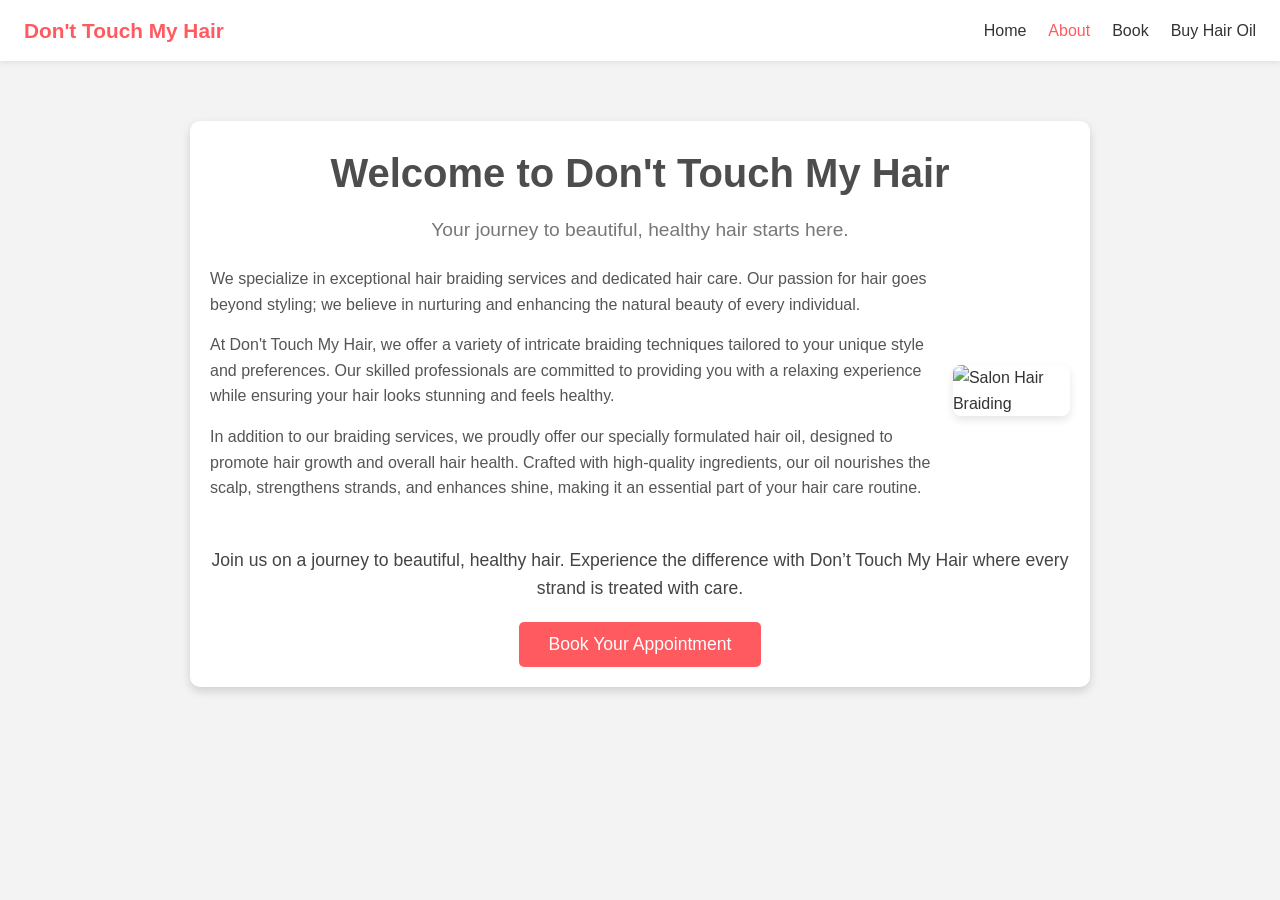
==== about.html @ 0590985a "Add files via upload" ====
<!DOCTYPE html>
<html lang="en">
<head>
    <meta charset="UTF-8">
    <meta name="viewport" content="width=device-width, initial-scale=1.0">
    <title>About Us | Don't Touch My Hair</title>
    <link rel="stylesheet" href="../nav.css">
    <link rel="stylesheet" href="styles.css">
</head>
<body>
    <nav class="site-nav">
        <div class="nav-brand"><a href="../index.html">Don't Touch My Hair</a></div>
        <ul class="nav-links">
            <li><a href="../index.html">Home</a></li>
            <li><a href="about.html" class="active">About</a></li>
            <li><a href="../Book/booking.html">Book</a></li>
            <li><a href="../Book/buy.html">Buy Hair Oil</a></li>
        </ul>
    </nav>

    <div class="about-container">
        <header>
            <h1>Welcome to Don't Touch My Hair</h1>
            <p>Your journey to beautiful, healthy hair starts here.</p>
        </header>

        <section class="about-content">
            <div class="about-text">
                <p>We specialize in exceptional hair braiding services and dedicated hair care. Our passion for hair goes beyond styling; we believe in nurturing and enhancing the natural beauty of every individual.</p>
                <p>At Don't Touch My Hair, we offer a variety of intricate braiding techniques tailored to your unique style and preferences. Our skilled professionals are committed to providing you with a relaxing experience while ensuring your hair looks stunning and feels healthy.</p>
                <p>In addition to our braiding services, we proudly offer our specially formulated hair oil, designed to promote hair growth and overall hair health. Crafted with high-quality ingredients, our oil nourishes the scalp, strengthens strands, and enhances shine, making it an essential part of your hair care routine.</p>
            </div>
            <img src="../Image/Logo .jpg" alt="Salon Hair Braiding" class="about-image">

        </section>

        <section class="cta-section">
            <p>Join us on a journey to beautiful, healthy hair. Experience the difference with Don’t Touch My Hair where every strand is treated with care.</p>
            <button class="cta-button" onclick="location.href='../Book/booking.html'">Book Your Appointment</button>
        </section>
    </div>
</body>
</html>
---- nav.css ----
/* Shared site navigation — used on every page */
.site-nav {
    display: flex;
    align-items: center;
    justify-content: space-between;
    flex-wrap: wrap;
    gap: 12px;
    background-color: #fff;
    padding: 14px 24px;
    box-shadow: 0 2px 6px rgba(0, 0, 0, 0.08);
    position: sticky;
    top: 0;
    z-index: 100;
}

.site-nav .nav-brand a {
    font-size: 1.3em;
    font-weight: bold;
    color: #ff5a5f;
    text-decoration: none;
}

.site-nav .nav-links {
    list-style: none;
    display: flex;
    gap: 22px;
    margin: 0;
    padding: 0;
    flex-wrap: wrap;
}

.site-nav .nav-links a {
    text-decoration: none;
    color: #333;
    font-weight: 500;
    transition: color 0.2s ease;
}

.site-nav .nav-links a:hover,
.site-nav .nav-links a.active {
    color: #ff5a5f;
}

@media (max-width: 600px) {
    .site-nav {
        flex-direction: column;
        align-items: flex-start;
    }
}
---- styles.css ----
/* Reset some default styling */
* {
    margin: 0;
    padding: 0;
    box-sizing: border-box;
}

body {
    font-family: Arial, sans-serif;
    color: #333;
    background-color: #f3f3f3;
    line-height: 1.6;
}

.about-container {
    max-width: 900px;
    margin: 60px auto;
    padding: 20px;
    background-color: #fff;
    border-radius: 10px;
    box-shadow: 0 4px 10px rgba(0, 0, 0, 0.15);
}

header {
    text-align: center;
    margin-bottom: 20px;
}

header h1 {
    font-size: 2.5em;
    color: #4d4d4d;
    margin-bottom: 10px;
}

header p {
    font-size: 1.2em;
    color: #777;
}

.about-content {
    display: flex;
    align-items: center;
    gap: 20px;
}

.about-text p {
    margin-bottom: 15px;
    color: #555;
}

.about-image {
    width: 40%;
    border-radius: 8px;
    box-shadow: 0 4px 8px rgba(0, 0, 0, 0.1);
}

.cta-section {
    text-align: center;
    margin-top: 30px;
}

.cta-section p {
    font-size: 1.1em;
    color: #444;
    margin-bottom: 20px;
}

.cta-button {
    padding: 12px 30px;
    font-size: 1.1em;
    color: #fff;
    background-color: #ff5a5f;
    border: none;
    border-radius: 5px;
    cursor: pointer;
    transition: background-color 0.3s ease;
}

.cta-button:hover {
    background-color: #e04a4d;
}

/* Media Query for Responsiveness */
@media (max-width: 768px) {
    .about-content {
        flex-direction: column;
    }

    .about-image {
        width: 100%;
    }

    header h1 {
        font-size: 2em;
    }
}
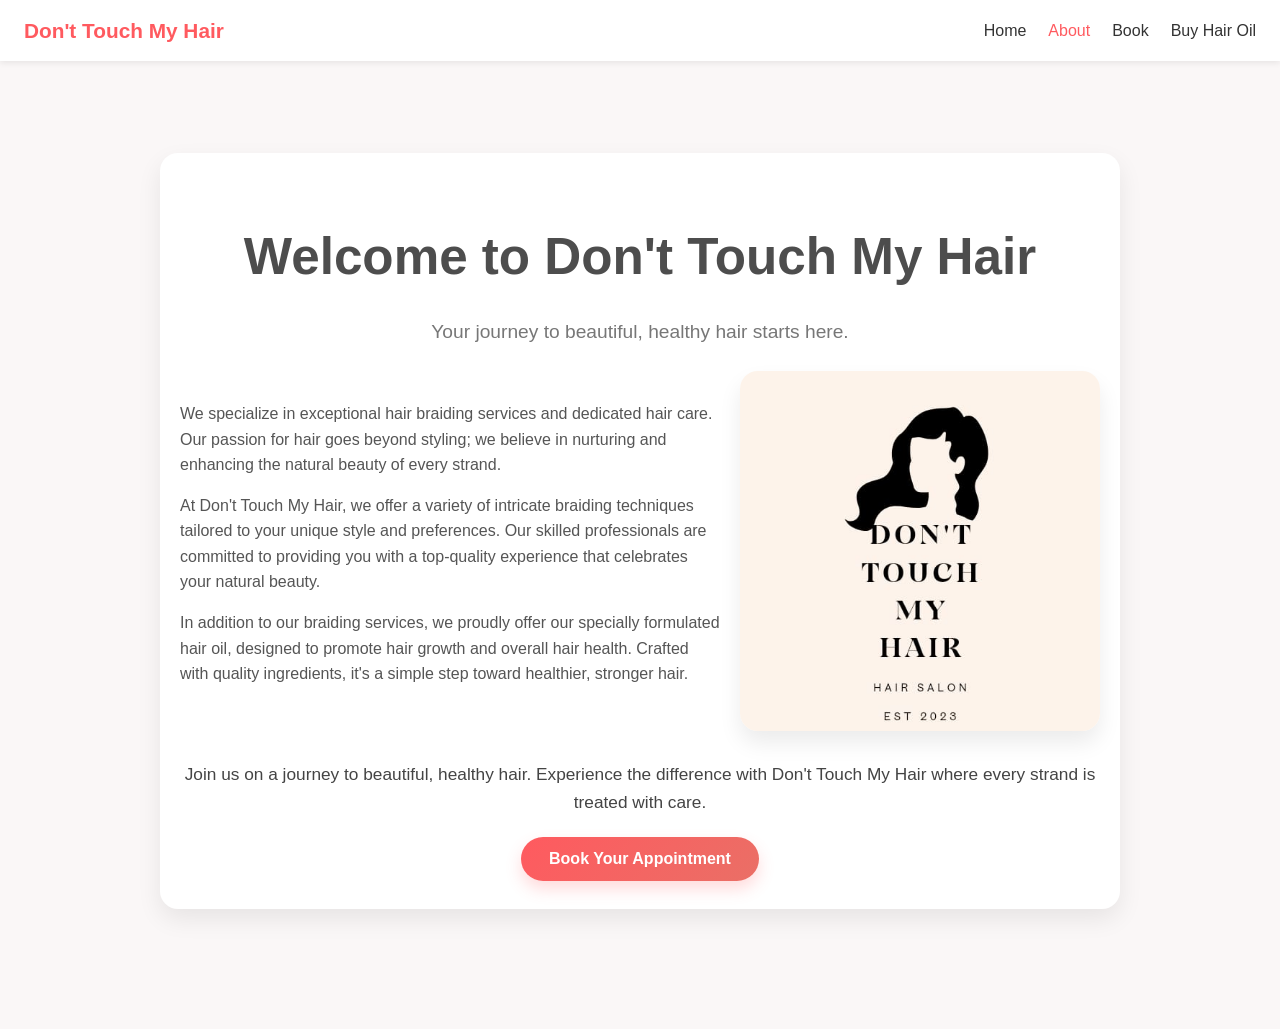
==== commit 1fc61a5a: "Clean up the website structure, fix broken GitHub Pages links, and organize the site for root deploy" ====
--- a/about.html
+++ b/about.html
@@ -1,43 +1,44 @@
-<!DOCTYPE html>
-<html lang="en">
-<head>
-    <meta charset="UTF-8">
-    <meta name="viewport" content="width=device-width, initial-scale=1.0">
-    <title>About Us | Don't Touch My Hair</title>
-    <link rel="stylesheet" href="../nav.css">
-    <link rel="stylesheet" href="styles.css">
-</head>
-<body>
-    <nav class="site-nav">
-        <div class="nav-brand"><a href="../index.html">Don't Touch My Hair</a></div>
-        <ul class="nav-links">
-            <li><a href="../index.html">Home</a></li>
-            <li><a href="about.html" class="active">About</a></li>
-            <li><a href="../Book/booking.html">Book</a></li>
-            <li><a href="../Book/buy.html">Buy Hair Oil</a></li>
-        </ul>
-    </nav>
-
-    <div class="about-container">
-        <header>
-            <h1>Welcome to Don't Touch My Hair</h1>
-            <p>Your journey to beautiful, healthy hair starts here.</p>
-        </header>
-
-        <section class="about-content">
-            <div class="about-text">
-                <p>We specialize in exceptional hair braiding services and dedicated hair care. Our passion for hair goes beyond styling; we believe in nurturing and enhancing the natural beauty of every individual.</p>
-                <p>At Don't Touch My Hair, we offer a variety of intricate braiding techniques tailored to your unique style and preferences. Our skilled professionals are committed to providing you with a relaxing experience while ensuring your hair looks stunning and feels healthy.</p>
-                <p>In addition to our braiding services, we proudly offer our specially formulated hair oil, designed to promote hair growth and overall hair health. Crafted with high-quality ingredients, our oil nourishes the scalp, strengthens strands, and enhances shine, making it an essential part of your hair care routine.</p>
-            </div>
-            <img src="../Image/Logo .jpg" alt="Salon Hair Braiding" class="about-image">
-
-        </section>
-
-        <section class="cta-section">
-            <p>Join us on a journey to beautiful, healthy hair. Experience the difference with Don’t Touch My Hair where every strand is treated with care.</p>
-            <button class="cta-button" onclick="location.href='../Book/booking.html'">Book Your Appointment</button>
-        </section>
-    </div>
-</body>
-</html>
+<!DOCTYPE html>
+<html lang="en">
+<head>
+    <meta charset="UTF-8">
+    <meta name="viewport" content="width=device-width, initial-scale=1.0">
+    <title>About Us | Don't Touch My Hair</title>
+    <link rel="stylesheet" href="nav.css">
+    <link rel="stylesheet" href="styles.css">
+</head>
+<body>
+    <nav class="site-nav">
+        <div class="nav-brand"><a href="index.html">Don't Touch My Hair</a></div>
+        <ul class="nav-links">
+            <li><a href="index.html">Home</a></li>
+            <li><a href="about.html" class="active">About</a></li>
+            <li><a href="booking.html">Book</a></li>
+            <li><a href="buy.html">Buy Hair Oil</a></li>
+        </ul>
+    </nav>
+
+    <main class="page-shell">
+        <div class="about-container">
+            <header>
+                <h1>Welcome to Don't Touch My Hair</h1>
+                <p>Your journey to beautiful, healthy hair starts here.</p>
+            </header>
+
+            <section class="about-content">
+                <div class="about-text">
+                    <p>We specialize in exceptional hair braiding services and dedicated hair care. Our passion for hair goes beyond styling; we believe in nurturing and enhancing the natural beauty of every strand.</p>
+                    <p>At Don't Touch My Hair, we offer a variety of intricate braiding techniques tailored to your unique style and preferences. Our skilled professionals are committed to providing you with a top-quality experience that celebrates your natural beauty.</p>
+                    <p>In addition to our braiding services, we proudly offer our specially formulated hair oil, designed to promote hair growth and overall hair health. Crafted with quality ingredients, it's a simple step toward healthier, stronger hair.</p>
+                </div>
+                <img src="Logo%20.jpg" alt="Salon Hair Braiding" class="about-image">
+            </section>
+
+            <section class="cta-section">
+                <p>Join us on a journey to beautiful, healthy hair. Experience the difference with Don't Touch My Hair where every strand is treated with care.</p>
+                <button class="cta-button" onclick="location.href='booking.html'">Book Your Appointment</button>
+            </section>
+        </div>
+    </main>
+</body>
+</html>
--- a/styles.css
+++ b/styles.css
@@ -1,96 +1,249 @@
-/* Reset some default styling */
-* {
-    margin: 0;
-    padding: 0;
-    box-sizing: border-box;
-}
-
-body {
-    font-family: Arial, sans-serif;
-    color: #333;
-    background-color: #f3f3f3;
-    line-height: 1.6;
-}
-
-.about-container {
-    max-width: 900px;
-    margin: 60px auto;
-    padding: 20px;
-    background-color: #fff;
-    border-radius: 10px;
-    box-shadow: 0 4px 10px rgba(0, 0, 0, 0.15);
-}
-
-header {
-    text-align: center;
-    margin-bottom: 20px;
-}
-
-header h1 {
-    font-size: 2.5em;
-    color: #4d4d4d;
-    margin-bottom: 10px;
-}
-
-header p {
-    font-size: 1.2em;
-    color: #777;
-}
-
-.about-content {
-    display: flex;
-    align-items: center;
-    gap: 20px;
-}
-
-.about-text p {
-    margin-bottom: 15px;
-    color: #555;
-}
-
-.about-image {
-    width: 40%;
-    border-radius: 8px;
-    box-shadow: 0 4px 8px rgba(0, 0, 0, 0.1);
-}
-
-.cta-section {
-    text-align: center;
-    margin-top: 30px;
-}
-
-.cta-section p {
-    font-size: 1.1em;
-    color: #444;
-    margin-bottom: 20px;
-}
-
-.cta-button {
-    padding: 12px 30px;
-    font-size: 1.1em;
-    color: #fff;
-    background-color: #ff5a5f;
-    border: none;
-    border-radius: 5px;
-    cursor: pointer;
-    transition: background-color 0.3s ease;
-}
-
-.cta-button:hover {
-    background-color: #e04a4d;
-}
-
-/* Media Query for Responsiveness */
-@media (max-width: 768px) {
-    .about-content {
-        flex-direction: column;
-    }
-
-    .about-image {
-        width: 100%;
-    }
-
-    header h1 {
-        font-size: 2em;
-    }
-}
+:root {
+    --blush: #f8d7d7;
+    --blush-deep: #f1a9a5;
+    --rose: #ff5a5f;
+    --charcoal: #2d2d2d;
+    --muted: #5d5d5d;
+    --paper: #fffdfd;
+    --line: #f0dede;
+}
+
+* {
+    box-sizing: border-box;
+}
+
+body {
+    margin: 0;
+    font-family: Arial, sans-serif;
+    background: #faf7f7;
+    color: var(--charcoal);
+    line-height: 1.6;
+}
+
+a {
+    color: inherit;
+}
+
+img {
+    max-width: 100%;
+    display: block;
+}
+
+.page-shell {
+    padding: 32px 20px 60px;
+}
+
+.homepage-container {
+    max-width: 1180px;
+    margin: 0 auto;
+    padding: 20px 20px 60px;
+}
+
+.hero-section {
+    background: linear-gradient(135deg, #fff1f1 0%, #f7d4d4 100%);
+    border: 1px solid var(--line);
+    border-radius: 24px;
+    padding: 72px 30px;
+    margin-bottom: 32px;
+    box-shadow: 0 12px 24px rgba(255, 90, 95, 0.08);
+}
+
+.hero-copy {
+    max-width: 700px;
+}
+
+.eyebrow {
+    text-transform: uppercase;
+    letter-spacing: 0.12em;
+    font-size: 0.8rem;
+    font-weight: bold;
+    color: var(--rose);
+    margin-bottom: 14px;
+}
+
+.hero-section h1 {
+    font-size: clamp(2.2rem, 5vw, 4rem);
+    margin: 0 0 14px;
+    color: var(--charcoal);
+}
+
+.hero-section p {
+    font-size: 1.15rem;
+    margin-bottom: 20px;
+    color: var(--muted);
+}
+
+.about-section,
+.product-highlight,
+.contact-section {
+    background: var(--paper);
+    border: 1px solid var(--line);
+    border-radius: 18px;
+    padding: 28px 24px;
+    margin-bottom: 28px;
+    box-shadow: 0 8px 16px rgba(0, 0, 0, 0.02);
+}
+
+.about-section h2,
+.product-highlight h2,
+.contact-section h2 {
+    margin: 0 0 18px;
+    color: var(--charcoal);
+    font-size: clamp(1.6rem, 3vw, 2.2rem);
+}
+
+.about-content {
+    display: grid;
+    grid-template-columns: 1.2fr 0.8fr;
+    gap: 28px;
+    align-items: center;
+}
+
+.about-text p {
+    margin: 0 0 14px;
+    color: var(--muted);
+}
+
+.about-image {
+    width: 100%;
+    max-width: 360px;
+    border-radius: 18px;
+    object-fit: cover;
+    margin: 0 auto;
+    box-shadow: 0 12px 22px rgba(0, 0, 0, 0.08);
+}
+
+.product-highlight p,
+.contact-section p {
+    color: var(--muted);
+}
+
+.contact-list {
+    list-style: none;
+    margin: 18px 0 0;
+    padding: 0;
+    display: grid;
+    gap: 14px;
+}
+
+.contact-list li {
+    display: flex;
+    align-items: center;
+    gap: 10px;
+    color: var(--charcoal);
+    flex-wrap: wrap;
+}
+
+.contact-list i {
+    color: var(--rose);
+    width: 18px;
+    text-align: center;
+}
+
+.contact-list a {
+    color: var(--rose);
+    text-decoration: none;
+}
+
+.contact-list a:hover {
+    text-decoration: underline;
+}
+
+.about-container {
+    max-width: 960px;
+    margin: 60px auto;
+    padding: 28px 20px;
+    background: #fff;
+    border-radius: 18px;
+    box-shadow: 0 10px 24px rgba(0, 0, 0, 0.08);
+}
+
+.about-container header {
+    text-align: center;
+    margin-bottom: 24px;
+}
+
+.about-container header h1 {
+    font-size: clamp(2rem, 4vw, 3.2rem);
+    color: #4d4d4d;
+    margin-bottom: 12px;
+}
+
+.about-container header p {
+    font-size: 1.2rem;
+    color: #777;
+}
+
+.about-content {
+    display: flex;
+    align-items: center;
+    gap: 20px;
+}
+
+.about-text p {
+    margin-bottom: 15px;
+    color: #555;
+}
+
+.cta-section {
+    text-align: center;
+    margin-top: 30px;
+}
+
+.cta-section p {
+    font-size: 1.08em;
+    color: #444;
+    margin-bottom: 20px;
+}
+
+.cta-button {
+    display: inline-block;
+    border: none;
+    border-radius: 999px;
+    background: linear-gradient(135deg, var(--rose), #ea6f66);
+    color: #fff;
+    padding: 13px 28px;
+    font-size: 1rem;
+    font-weight: 700;
+    cursor: pointer;
+    transition: transform 0.2s ease, box-shadow 0.2s ease;
+    box-shadow: 0 8px 16px rgba(255, 90, 95, 0.22);
+    text-decoration: none;
+}
+
+.cta-button:hover {
+    transform: translateY(-1px);
+    box-shadow: 0 10px 18px rgba(255, 90, 95, 0.28);
+}
+
+.logo-img {
+    max-width: 170px;
+    margin: 0 auto 10px;
+}
+
+.booking-card {
+    border: none;
+    border-radius: 28px;
+    background: #fff;
+}
+
+.text-gradient {
+    background: linear-gradient(135deg, #ff5a5f, #f39c9c);
+    -webkit-background-clip: text;
+    background-clip: text;
+    color: transparent;
+}
+
+@media (max-width: 768px) {
+    .about-content {
+        flex-direction: column;
+    }
+
+    .about-image {
+        width: 100%;
+    }
+
+    .hero-section {
+        padding: 48px 22px;
+    }
+}
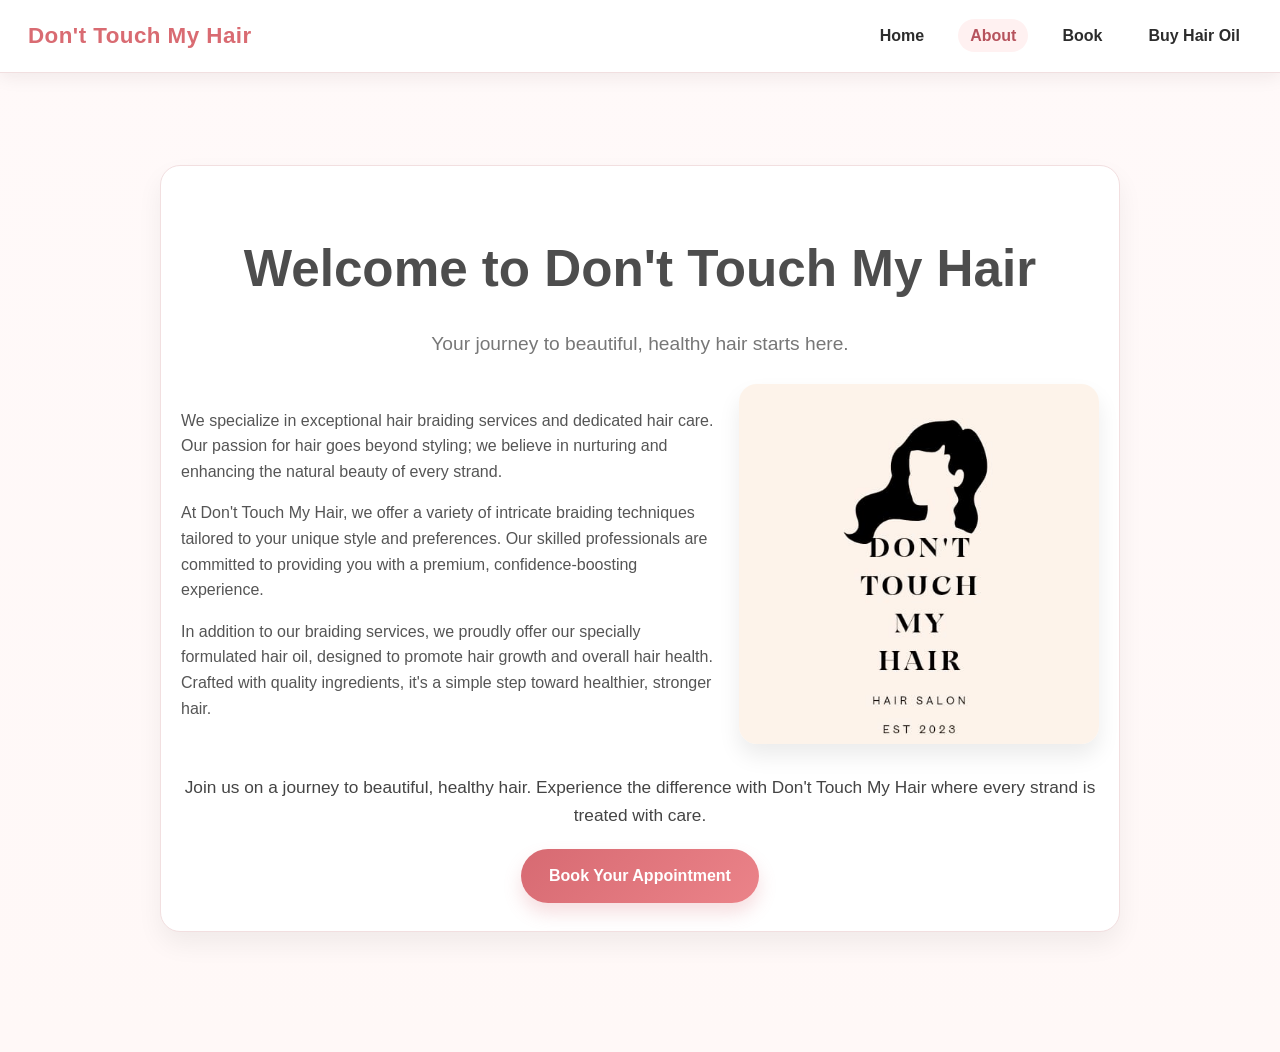
==== commit ca34198f: "Polish the salon branding, modernize the homepage, and improve the overall website design for a more" ====
--- a/about.html
+++ b/about.html
@@ -28,7 +28,7 @@
             <section class="about-content">
                 <div class="about-text">
                     <p>We specialize in exceptional hair braiding services and dedicated hair care. Our passion for hair goes beyond styling; we believe in nurturing and enhancing the natural beauty of every strand.</p>
-                    <p>At Don't Touch My Hair, we offer a variety of intricate braiding techniques tailored to your unique style and preferences. Our skilled professionals are committed to providing you with a top-quality experience that celebrates your natural beauty.</p>
+                    <p>At Don't Touch My Hair, we offer a variety of intricate braiding techniques tailored to your unique style and preferences. Our skilled professionals are committed to providing you with a premium, confidence-boosting experience.</p>
                     <p>In addition to our braiding services, we proudly offer our specially formulated hair oil, designed to promote hair growth and overall hair health. Crafted with quality ingredients, it's a simple step toward healthier, stronger hair.</p>
                 </div>
                 <img src="Logo%20.jpg" alt="Salon Hair Braiding" class="about-image">
--- a/nav.css
+++ b/nav.css
@@ -1,26 +1,38 @@
-/* Shared site navigation — used on every page */
+/* Shared site navigation */
+:root {
+    --nav-bg: rgba(255, 255, 255, 0.92);
+    --nav-border: #f1dfe0;
+    --nav-text: #2c2c2c;
+    --nav-accent: #d96b72;
+    --nav-accent-deep: #b6535d;
+    --nav-shadow: rgba(56, 26, 29, 0.08);
+}
+
 .site-nav {
     display: flex;
     align-items: center;
     justify-content: space-between;
     flex-wrap: wrap;
-    gap: 12px;
-    background-color: #fff;
-    padding: 14px 24px;
-    box-shadow: 0 2px 6px rgba(0, 0, 0, 0.08);
+    gap: 14px;
+    background: var(--nav-bg);
+    backdrop-filter: blur(10px);
+    border-bottom: 1px solid var(--nav-border);
+    padding: 18px 28px;
+    box-shadow: 0 3px 18px var(--nav-shadow);
     position: sticky;
     top: 0;
     z-index: 100;
 }
 
-.site-nav .nav-brand a {
-    font-size: 1.3em;
-    font-weight: bold;
-    color: #ff5a5f;
+.nav-brand a {
+    font-size: 1.4rem;
+    font-weight: 800;
+    color: var(--nav-accent);
     text-decoration: none;
+    letter-spacing: 0.02em;
 }
 
-.site-nav .nav-links {
+.nav-links {
     list-style: none;
     display: flex;
     gap: 22px;
@@ -29,21 +41,32 @@
     flex-wrap: wrap;
 }
 
-.site-nav .nav-links a {
+.nav-links a {
     text-decoration: none;
-    color: #333;
-    font-weight: 500;
-    transition: color 0.2s ease;
+    color: var(--nav-text);
+    font-weight: 600;
+    padding: 8px 12px;
+    border-radius: 999px;
+    transition: all 0.2s ease;
 }
 
-.site-nav .nav-links a:hover,
-.site-nav .nav-links a.active {
-    color: #ff5a5f;
+.nav-links a:hover,
+.nav-links a.active {
+    color: var(--nav-accent-deep);
+    background: #fff1f1;
 }
 
 @media (max-width: 600px) {
     .site-nav {
-        flex-direction: column;
+        padding: 16px 18px;
         align-items: flex-start;
     }
+
+    .nav-links {
+        gap: 8px;
+    }
+
+    .nav-links a {
+        padding: 7px 10px;
+    }
 }
--- a/styles.css
+++ b/styles.css
@@ -1,22 +1,28 @@
 :root {
-    --blush: #f8d7d7;
-    --blush-deep: #f1a9a5;
-    --rose: #ff5a5f;
-    --charcoal: #2d2d2d;
-    --muted: #5d5d5d;
-    --paper: #fffdfd;
-    --line: #f0dede;
+    --bg: #fffaf9;
+    --panel: #ffffff;
+    --primary: #d76a72;
+    --primary-dark: #b9535d;
+    --primary-soft: #f7e0e1;
+    --ink: #2d2d2d;
+    --muted: #5e5e5e;
+    --line: #f2dfe0;
+    --shadow: rgba(56, 26, 29, 0.08);
 }
 
 * {
     box-sizing: border-box;
+}
+
+html {
+    scroll-behavior: smooth;
 }
 
 body {
     margin: 0;
     font-family: Arial, sans-serif;
-    background: #faf7f7;
-    color: var(--charcoal);
+    background: linear-gradient(180deg, #fff9f9 0%, #fff8f7 100%);
+    color: var(--ink);
     line-height: 1.6;
 }
 
@@ -29,6 +35,13 @@
     display: block;
 }
 
+button,
+input,
+textarea,
+select {
+    font: inherit;
+}
+
 .page-shell {
     padding: 32px 20px 60px;
 }
@@ -36,91 +49,184 @@
 .homepage-container {
     max-width: 1180px;
     margin: 0 auto;
-    padding: 20px 20px 60px;
+    padding: 28px 20px 60px;
 }
 
 .hero-section {
     background: linear-gradient(135deg, #fff1f1 0%, #f7d4d4 100%);
     border: 1px solid var(--line);
-    border-radius: 24px;
-    padding: 72px 30px;
-    margin-bottom: 32px;
+    border-radius: 26px;
+    padding: 76px 30px;
+    margin-bottom: 30px;
     box-shadow: 0 12px 24px rgba(255, 90, 95, 0.08);
 }
 
 .hero-copy {
-    max-width: 700px;
+    max-width: 760px;
 }
 
 .eyebrow {
     text-transform: uppercase;
     letter-spacing: 0.12em;
-    font-size: 0.8rem;
-    font-weight: bold;
-    color: var(--rose);
-    margin-bottom: 14px;
+    font-size: 0.76rem;
+    font-weight: 700;
+    color: var(--primary-dark);
+    margin: 0 0 14px;
+}
+
+.eyebrow-alt {
+    color: var(--primary-dark);
 }
 
 .hero-section h1 {
-    font-size: clamp(2.2rem, 5vw, 4rem);
-    margin: 0 0 14px;
-    color: var(--charcoal);
+    font-size: clamp(2.4rem, 5vw, 4rem);
+    margin: 0 0 15px;
+    line-height: 1.1;
+    color: var(--ink);
 }
 
 .hero-section p {
-    font-size: 1.15rem;
-    margin-bottom: 20px;
+    margin: 0;
+    font-size: 1.1rem;
+    color: var(--muted);
+}
+
+.hero-actions {
+    display: flex;
+    gap: 16px;
+    flex-wrap: wrap;
+    margin-top: 24px;
+}
+
+.cta-button,
+.secondary-button {
+    display: inline-flex;
+    align-items: center;
+    justify-content: center;
+    border: none;
+    border-radius: 999px;
+    padding: 14px 28px;
+    font-weight: 700;
+    cursor: pointer;
+    transition: transform 0.2s ease, box-shadow 0.2s ease;
+}
+
+.cta-button {
+    background: linear-gradient(135deg, var(--primary), #eb8389);
+    color: #fff;
+    box-shadow: 0 10px 18px rgba(215, 106, 114, 0.22);
+}
+
+.secondary-button {
+    background: #fff;
+    color: var(--ink);
+    border: 1px solid var(--line);
+}
+
+.cta-button:hover,
+.secondary-button:hover {
+    transform: translateY(-1px);
+}
+
+.feature-grid {
+    display: grid;
+    grid-template-columns: repeat(3, minmax(0, 1fr));
+    gap: 18px;
+    margin-bottom: 30px;
+}
+
+.feature-card {
+    background: rgba(255, 255, 255, 0.8);
+    border: 1px solid var(--line);
+    border-radius: 18px;
+    padding: 28px 22px;
+    text-align: center;
+    box-shadow: 0 9px 18px var(--shadow);
+}
+
+.feature-card i {
+    font-size: 2rem;
+    color: var(--primary);
+    margin-bottom: 12px;
+}
+
+.feature-card h3 {
+    margin: 0 0 10px;
+}
+
+.feature-card p {
+    margin: 0;
     color: var(--muted);
 }
 
 .about-section,
 .product-highlight,
 .contact-section {
-    background: var(--paper);
-    border: 1px solid var(--line);
-    border-radius: 18px;
-    padding: 28px 24px;
-    margin-bottom: 28px;
-    box-shadow: 0 8px 16px rgba(0, 0, 0, 0.02);
-}
-
-.about-section h2,
-.product-highlight h2,
-.contact-section h2 {
-    margin: 0 0 18px;
-    color: var(--charcoal);
-    font-size: clamp(1.6rem, 3vw, 2.2rem);
+    background: var(--panel);
+    border: 1px solid var(--line);
+    border-radius: 20px;
+    padding: 30px 24px;
+    margin-bottom: 30px;
+    box-shadow: 0 8px 16px rgba(0,0,0,0.025);
+}
+
+.section-heading {
+    margin-bottom: 20px;
+}
+
+.section-heading h2 {
+    margin: 0;
+    font-size: clamp(1.7rem, 3vw, 2.5rem);
+    color: var(--ink);
 }
 
 .about-content {
     display: grid;
     grid-template-columns: 1.2fr 0.8fr;
-    gap: 28px;
-    align-items: center;
-}
-
-.about-text p {
+    gap: 26px;
+    align-items: center;
+}
+
+.about-text-wrap p {
+    color: var(--muted);
     margin: 0 0 14px;
-    color: var(--muted);
 }
 
 .about-image {
     width: 100%;
     max-width: 360px;
+    object-fit: cover;
     border-radius: 18px;
-    object-fit: cover;
     margin: 0 auto;
     box-shadow: 0 12px 22px rgba(0, 0, 0, 0.08);
 }
 
-.product-highlight p,
-.contact-section p {
+.product-highlight-inner {
+    display: grid;
+    grid-template-columns: 1.2fr 0.8fr;
+    gap: 20px;
+    align-items: center;
+}
+
+.product-copy p {
     color: var(--muted);
+    margin: 0 0 16px;
+}
+
+.product-visual {
+    display: flex;
+    justify-content: center;
+}
+
+.oil-product-image {
+    max-width: 270px;
+    border-radius: 22px;
+    box-shadow: 0 18px 26px rgba(0,0,0,0.08);
 }
 
 .contact-list {
     list-style: none;
-    margin: 18px 0 0;
+    margin: 12px 0 0;
     padding: 0;
     display: grid;
     gap: 14px;
@@ -129,19 +235,19 @@
 .contact-list li {
     display: flex;
     align-items: center;
-    gap: 10px;
-    color: var(--charcoal);
+    gap: 12px;
     flex-wrap: wrap;
+    color: var(--ink);
 }
 
 .contact-list i {
-    color: var(--rose);
+    color: var(--primary);
     width: 18px;
     text-align: center;
 }
 
 .contact-list a {
-    color: var(--rose);
+    color: var(--primary-dark);
     text-decoration: none;
 }
 
@@ -154,8 +260,9 @@
     margin: 60px auto;
     padding: 28px 20px;
     background: #fff;
-    border-radius: 18px;
-    box-shadow: 0 10px 24px rgba(0, 0, 0, 0.08);
+    border: 1px solid var(--line);
+    border-radius: 20px;
+    box-shadow: 0 12px 26px rgba(0, 0, 0, 0.06);
 }
 
 .about-container header {
@@ -164,7 +271,7 @@
 }
 
 .about-container header h1 {
-    font-size: clamp(2rem, 4vw, 3.2rem);
+    font-size: clamp(2.1rem, 4vw, 3.2rem);
     color: #4d4d4d;
     margin-bottom: 12px;
 }
@@ -194,26 +301,6 @@
     font-size: 1.08em;
     color: #444;
     margin-bottom: 20px;
-}
-
-.cta-button {
-    display: inline-block;
-    border: none;
-    border-radius: 999px;
-    background: linear-gradient(135deg, var(--rose), #ea6f66);
-    color: #fff;
-    padding: 13px 28px;
-    font-size: 1rem;
-    font-weight: 700;
-    cursor: pointer;
-    transition: transform 0.2s ease, box-shadow 0.2s ease;
-    box-shadow: 0 8px 16px rgba(255, 90, 95, 0.22);
-    text-decoration: none;
-}
-
-.cta-button:hover {
-    transform: translateY(-1px);
-    box-shadow: 0 10px 18px rgba(255, 90, 95, 0.28);
 }
 
 .logo-img {
@@ -235,8 +322,15 @@
 }
 
 @media (max-width: 768px) {
+    .feature-grid,
+    .about-content,
+    .product-highlight-inner {
+        grid-template-columns: 1fr;
+        display: grid;
+    }
+
     .about-content {
-        flex-direction: column;
+        display: grid;
     }
 
     .about-image {
@@ -244,6 +338,6 @@
     }
 
     .hero-section {
-        padding: 48px 22px;
+        padding: 52px 22px;
     }
 }
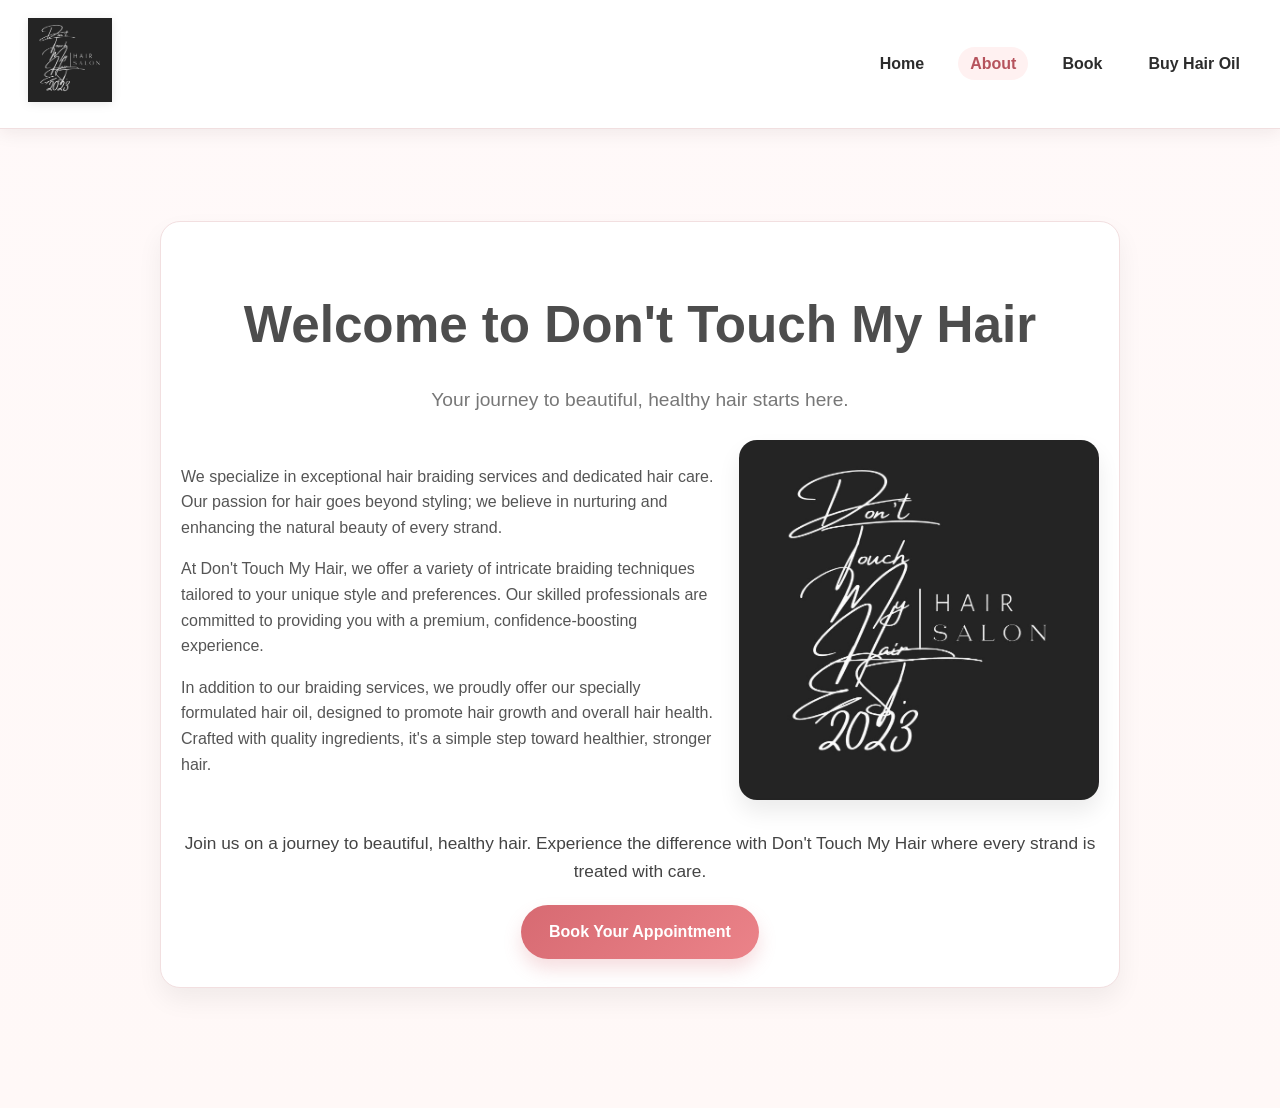
==== commit e5642d9f: "Use salon logo and update oil product photo Co-authored-by: Copilot <223556219+Copilot@users.noreply" ====
--- a/about.html
+++ b/about.html
@@ -9,7 +9,7 @@
 </head>
 <body>
     <nav class="site-nav">
-        <div class="nav-brand"><a href="index.html">Don't Touch My Hair</a></div>
+        <div class="nav-brand"><a href="index.html" aria-label="Don't Touch My Hair home"><img src="logotam.jpeg" alt="Don't Touch My Hair logo" class="brand-logo"></a></div>
         <ul class="nav-links">
             <li><a href="index.html">Home</a></li>
             <li><a href="about.html" class="active">About</a></li>
@@ -31,7 +31,7 @@
                     <p>At Don't Touch My Hair, we offer a variety of intricate braiding techniques tailored to your unique style and preferences. Our skilled professionals are committed to providing you with a premium, confidence-boosting experience.</p>
                     <p>In addition to our braiding services, we proudly offer our specially formulated hair oil, designed to promote hair growth and overall hair health. Crafted with quality ingredients, it's a simple step toward healthier, stronger hair.</p>
                 </div>
-                <img src="Logo%20.jpg" alt="Salon Hair Braiding" class="about-image">
+                <img src="logotam.jpeg" alt="Don't Touch My Hair logo" class="about-image">
             </section>
 
             <section class="cta-section">
--- a/nav.css
+++ b/nav.css
@@ -25,11 +25,17 @@
 }
 
 .nav-brand a {
-    font-size: 1.4rem;
-    font-weight: 800;
-    color: var(--nav-accent);
+    display: inline-flex;
+    align-items: center;
     text-decoration: none;
-    letter-spacing: 0.02em;
+}
+
+.brand-logo {
+    display: block;
+    width: 84px;
+    height: 84px;
+    object-fit: contain;
+    filter: drop-shadow(0 2px 5px rgba(0, 0, 0, 0.08));
 }
 
 .nav-links {
@@ -62,6 +68,11 @@
         align-items: flex-start;
     }
 
+    .brand-logo {
+        width: 72px;
+        height: 72px;
+    }
+
     .nav-links {
         gap: 8px;
     }
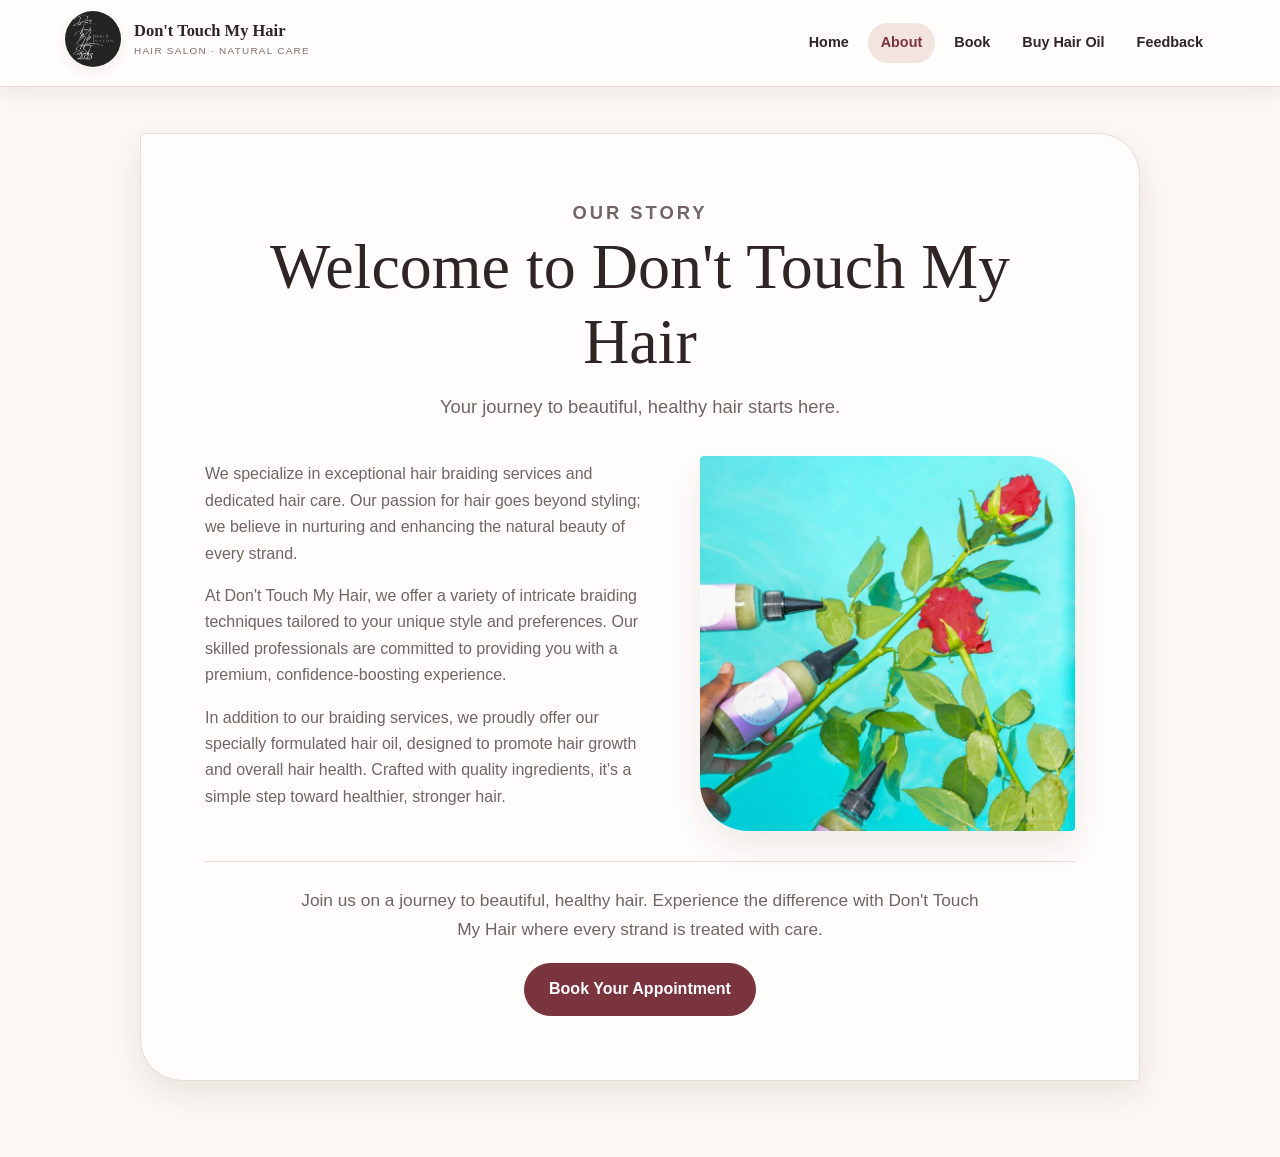
==== commit 5a6f470a: "Refresh salon site and booking experience Co-authored-by: Copilot <223556219+Copilot@users.noreply.g" ====
--- a/about.html
+++ b/about.html
@@ -3,24 +3,27 @@
 <head>
     <meta charset="UTF-8">
     <meta name="viewport" content="width=device-width, initial-scale=1.0">
+    <meta name="description" content="Meet Don't Touch My Hair: a salon focused on thoughtful braiding, hair care and confidence.">
     <title>About Us | Don't Touch My Hair</title>
     <link rel="stylesheet" href="nav.css">
     <link rel="stylesheet" href="styles.css">
 </head>
 <body>
     <nav class="site-nav">
-        <div class="nav-brand"><a href="index.html" aria-label="Don't Touch My Hair home"><img src="logotam.jpeg" alt="Don't Touch My Hair logo" class="brand-logo"></a></div>
+        <div class="nav-brand"><a href="index.html" aria-label="Don't Touch My Hair home"><img src="logotam.jpeg" alt="" class="brand-logo"><span class="brand-copy"><strong>Don't Touch My Hair</strong><small>Hair salon · Natural care</small></span></a></div>
         <ul class="nav-links">
             <li><a href="index.html">Home</a></li>
             <li><a href="about.html" class="active">About</a></li>
             <li><a href="booking.html">Book</a></li>
             <li><a href="buy.html">Buy Hair Oil</a></li>
+            <li><a href="feedback.html">Feedback</a></li>
         </ul>
     </nav>
 
     <main class="page-shell">
         <div class="about-container">
             <header>
+                <p class="eyebrow">Our story</p>
                 <h1>Welcome to Don't Touch My Hair</h1>
                 <p>Your journey to beautiful, healthy hair starts here.</p>
             </header>
@@ -31,7 +34,7 @@
                     <p>At Don't Touch My Hair, we offer a variety of intricate braiding techniques tailored to your unique style and preferences. Our skilled professionals are committed to providing you with a premium, confidence-boosting experience.</p>
                     <p>In addition to our braiding services, we proudly offer our specially formulated hair oil, designed to promote hair growth and overall hair health. Crafted with quality ingredients, it's a simple step toward healthier, stronger hair.</p>
                 </div>
-                <img src="logotam.jpeg" alt="Don't Touch My Hair logo" class="about-image">
+                <img src="hair-oil-bundle.jpeg" alt="Don't Touch My Hair hair oil, made with care" class="about-image">
             </section>
 
             <section class="cta-section">
--- a/nav.css
+++ b/nav.css
@@ -1,83 +1,114 @@
-/* Shared site navigation */
 :root {
-    --nav-bg: rgba(255, 255, 255, 0.92);
-    --nav-border: #f1dfe0;
-    --nav-text: #2c2c2c;
-    --nav-accent: #d96b72;
-    --nav-accent-deep: #b6535d;
-    --nav-shadow: rgba(56, 26, 29, 0.08);
+    --nav-bg: rgba(255, 253, 251, 0.96);
+    --nav-border: #eadbd5;
+    --nav-text: #2e2524;
+    --nav-accent: #a64e58;
+    --nav-accent-deep: #79343e;
+    --nav-shadow: rgba(57, 34, 30, 0.08);
 }
 
 .site-nav {
+    position: sticky;
+    z-index: 100;
+    top: 0;
     display: flex;
     align-items: center;
     justify-content: space-between;
-    flex-wrap: wrap;
-    gap: 14px;
+    gap: 20px;
+    padding: 10px clamp(18px, 5vw, 64px);
+    border-bottom: 1px solid var(--nav-border);
     background: var(--nav-bg);
-    backdrop-filter: blur(10px);
-    border-bottom: 1px solid var(--nav-border);
-    padding: 18px 28px;
-    box-shadow: 0 3px 18px var(--nav-shadow);
-    position: sticky;
-    top: 0;
-    z-index: 100;
+    box-shadow: 0 5px 20px var(--nav-shadow);
+    backdrop-filter: blur(14px);
 }
 
 .nav-brand a {
     display: inline-flex;
     align-items: center;
+    gap: 12px;
+    color: var(--nav-text);
     text-decoration: none;
 }
 
 .brand-logo {
     display: block;
-    width: 84px;
-    height: 84px;
-    object-fit: contain;
-    filter: drop-shadow(0 2px 5px rgba(0, 0, 0, 0.08));
+    width: 58px;
+    height: 58px;
+    border: 1px solid rgba(255, 255, 255, 0.5);
+    border-radius: 50%;
+    object-fit: cover;
+    box-shadow: 0 4px 12px var(--nav-shadow);
+}
+
+.brand-copy {
+    display: grid;
+    line-height: 1.2;
+}
+
+.brand-copy strong {
+    font-family: Georgia, "Times New Roman", serif;
+    font-size: 1.03rem;
+    font-weight: 600;
+}
+
+.brand-copy small {
+    margin-top: 4px;
+    color: #806f6a;
+    font-size: 0.62rem;
+    letter-spacing: 0.13em;
+    text-transform: uppercase;
 }
 
 .nav-links {
-    list-style: none;
     display: flex;
-    gap: 22px;
+    flex-wrap: wrap;
+    align-items: center;
+    gap: 6px;
     margin: 0;
     padding: 0;
-    flex-wrap: wrap;
+    list-style: none;
 }
 
 .nav-links a {
+    display: inline-flex;
+    min-height: 40px;
+    align-items: center;
+    padding: 8px 13px;
+    border-radius: 999px;
+    color: var(--nav-text);
+    font-size: 0.9rem;
+    font-weight: 700;
     text-decoration: none;
-    color: var(--nav-text);
-    font-weight: 600;
-    padding: 8px 12px;
-    border-radius: 999px;
-    transition: all 0.2s ease;
+    transition: color 0.2s ease, background-color 0.2s ease;
 }
 
 .nav-links a:hover,
 .nav-links a.active {
+    background: #f3e4e0;
     color: var(--nav-accent-deep);
-    background: #fff1f1;
 }
 
-@media (max-width: 600px) {
+@media (max-width: 720px) {
     .site-nav {
-        padding: 16px 18px;
         align-items: flex-start;
+        flex-direction: column;
+        gap: 8px;
+        padding: 10px 18px 12px;
     }
 
     .brand-logo {
-        width: 72px;
-        height: 72px;
+        width: 48px;
+        height: 48px;
     }
 
     .nav-links {
-        gap: 8px;
+        width: 100%;
+        gap: 4px;
     }
 
     .nav-links a {
-        padding: 7px 10px;
+        min-height: 36px;
+        padding: 6px 10px;
+        font-size: 0.83rem;
     }
 }
--- a/styles.css
+++ b/styles.css
@@ -1,13 +1,14 @@
 :root {
-    --bg: #fffaf9;
-    --panel: #ffffff;
-    --primary: #d76a72;
-    --primary-dark: #b9535d;
-    --primary-soft: #f7e0e1;
-    --ink: #2d2d2d;
-    --muted: #5e5e5e;
-    --line: #f2dfe0;
-    --shadow: rgba(56, 26, 29, 0.08);
+    --bg: #fbf7f3;
+    --panel: #fffdfb;
+    --primary: #a64e58;
+    --primary-dark: #79343e;
+    --primary-soft: #f3e4e0;
+    --ink: #2e2524;
+    --muted: #716563;
+    --line: #eadbd5;
+    --shadow: rgba(57, 34, 30, 0.09);
+    --gold: #bd9161;
 }
 
 * {
@@ -20,19 +21,19 @@
 
 body {
     margin: 0;
-    font-family: Arial, sans-serif;
-    background: linear-gradient(180deg, #fff9f9 0%, #fff8f7 100%);
     color: var(--ink);
-    line-height: 1.6;
+    background: var(--bg);
+    font-family: "Trebuchet MS", Arial, sans-serif;
+    line-height: 1.65;
 }
 
 a {
-    color: inherit;
+    color: var(--primary-dark);
 }
 
 img {
+    display: block;
     max-width: 100%;
-    display: block;
 }
 
 button,
@@ -42,36 +43,58 @@
     font: inherit;
 }
 
+h1,
+h2,
+h3,
+.section-heading h2 {
+    color: var(--ink);
+    font-family: Georgia, "Times New Roman", serif;
+    font-weight: 500;
+    line-height: 1.18;
+}
+
 .page-shell {
-    padding: 32px 20px 60px;
+    min-height: calc(100vh - 110px);
+    padding: 46px 20px 76px;
 }
 
 .homepage-container {
-    max-width: 1180px;
+    width: min(1180px, calc(100% - 40px));
     margin: 0 auto;
-    padding: 28px 20px 60px;
+    padding: 34px 0 76px;
 }
 
 .hero-section {
-    background: linear-gradient(135deg, #fff1f1 0%, #f7d4d4 100%);
-    border: 1px solid var(--line);
-    border-radius: 26px;
-    padding: 76px 30px;
+    position: relative;
+    display: grid;
+    grid-template-columns: minmax(0, 1.15fr) minmax(260px, 0.85fr);
+    align-items: center;
+    gap: clamp(24px, 5vw, 72px);
+    overflow: hidden;
+    min-height: 440px;
+    padding: clamp(36px, 7vw, 82px);
     margin-bottom: 30px;
-    box-shadow: 0 12px 24px rgba(255, 90, 95, 0.08);
+    border: 1px solid #e8d4cd;
+    border-radius: 6px 72px 6px 72px;
+    background:
+        linear-gradient(90deg, rgba(255, 250, 246, 0.96) 0%, rgba(255, 250, 246, 0.84) 57%, rgba(255, 250, 246, 0.35) 100%),
+        url("Background.jpg") center 48% / cover;
+    box-shadow: 0 20px 50px var(--shadow);
 }
 
 .hero-copy {
-    max-width: 760px;
+    position: relative;
+    z-index: 1;
+    max-width: 680px;
 }
 
 .eyebrow {
+    margin: 0 0 14px;
+    color: var(--primary-dark);
+    font-size: 0.72rem;
+    font-weight: 700;
+    letter-spacing: 0.16em;
     text-transform: uppercase;
-    letter-spacing: 0.12em;
-    font-size: 0.76rem;
-    font-weight: 700;
-    color: var(--primary-dark);
-    margin: 0 0 14px;
 }
 
 .eyebrow-alt {
@@ -79,137 +102,190 @@
 }
 
 .hero-section h1 {
-    font-size: clamp(2.4rem, 5vw, 4rem);
-    margin: 0 0 15px;
-    line-height: 1.1;
-    color: var(--ink);
-}
-
-.hero-section p {
+    max-width: 720px;
+    margin: 0 0 20px;
+    font-size: clamp(2.6rem, 5.2vw, 4.7rem);
+    letter-spacing: -0.035em;
+}
+
+.hero-copy > p:not(.eyebrow),
+.hero-text {
+    max-width: 590px;
     margin: 0;
-    font-size: 1.1rem;
     color: var(--muted);
+    font-size: clamp(1rem, 1.5vw, 1.16rem);
 }
 
 .hero-actions {
     display: flex;
-    gap: 16px;
     flex-wrap: wrap;
-    margin-top: 24px;
+    gap: 12px;
+    margin-top: 28px;
+}
+
+.hero-visual {
+    position: relative;
+    justify-self: center;
+    width: min(100%, 340px);
+    padding: 14px;
+    border: 1px solid rgba(255, 255, 255, 0.85);
+    background: rgba(255, 253, 251, 0.68);
+    box-shadow: 0 22px 44px rgba(62, 33, 31, 0.18);
+    transform: rotate(2deg);
+}
+
+.hero-visual img {
+    width: 100%;
+    aspect-ratio: 0.82;
+    object-fit: cover;
+}
+
+.hero-stamp {
+    position: absolute;
+    right: -24px;
+    bottom: 22px;
+    padding: 12px 18px;
+    border-radius: 999px;
+    background: var(--primary-dark);
+    color: #fff;
+    font-family: Georgia, "Times New Roman", serif;
+    font-size: 0.95rem;
+    transform: rotate(-5deg);
 }
 
 .cta-button,
 .secondary-button {
     display: inline-flex;
+    min-height: 48px;
     align-items: center;
     justify-content: center;
-    border: none;
+    padding: 12px 24px;
+    border: 1px solid var(--primary-dark);
     border-radius: 999px;
-    padding: 14px 28px;
+    cursor: pointer;
     font-weight: 700;
-    cursor: pointer;
-    transition: transform 0.2s ease, box-shadow 0.2s ease;
-}
-
-.cta-button {
-    background: linear-gradient(135deg, var(--primary), #eb8389);
+    text-align: center;
+    text-decoration: none;
+    transition: background-color 0.2s ease, color 0.2s ease, transform 0.2s ease, box-shadow 0.2s ease;
+}
+
+.cta-button,
+.btn-primary {
+    border-color: var(--primary-dark);
+    background: var(--primary-dark);
     color: #fff;
-    box-shadow: 0 10px 18px rgba(215, 106, 114, 0.22);
 }
 
 .secondary-button {
-    background: #fff;
-    color: var(--ink);
+    background: rgba(255, 253, 251, 0.85);
+    color: var(--primary-dark);
+}
+
+.cta-button:hover,
+.btn-primary:hover,
+.secondary-button:hover {
+    border-color: var(--primary);
+    background: var(--primary);
+    color: #fff;
+    transform: translateY(-2px);
+}
+
+.feature-grid {
+    display: grid;
+    grid-template-columns: repeat(3, minmax(0, 1fr));
+    gap: 16px;
+    margin-bottom: 30px;
+}
+
+.feature-card,
+.about-section,
+.product-highlight,
+.contact-section,
+.about-container,
+.admin-panel,
+.admin-card,
+.booking-card {
     border: 1px solid var(--line);
-}
-
-.cta-button:hover,
-.secondary-button:hover {
-    transform: translateY(-1px);
-}
-
-.feature-grid {
-    display: grid;
-    grid-template-columns: repeat(3, minmax(0, 1fr));
-    gap: 18px;
-    margin-bottom: 30px;
+    background: var(--panel);
+    box-shadow: 0 12px 30px var(--shadow);
 }
 
 .feature-card {
-    background: rgba(255, 255, 255, 0.8);
-    border: 1px solid var(--line);
-    border-radius: 18px;
-    padding: 28px 22px;
-    text-align: center;
-    box-shadow: 0 9px 18px var(--shadow);
+    padding: 28px 24px;
+    border-radius: 4px 28px 4px 28px;
 }
 
 .feature-card i {
-    font-size: 2rem;
+    margin-bottom: 12px;
     color: var(--primary);
-    margin-bottom: 12px;
+    font-size: 1.75rem;
 }
 
 .feature-card h3 {
-    margin: 0 0 10px;
+    margin: 0 0 8px;
+    font-size: 1.35rem;
+}
+
+.feature-card p,
+.about-text-wrap p,
+.product-copy p {
+    color: var(--muted);
 }
 
 .feature-card p {
     margin: 0;
-    color: var(--muted);
 }
 
 .about-section,
 .product-highlight,
 .contact-section {
-    background: var(--panel);
-    border: 1px solid var(--line);
-    border-radius: 20px;
-    padding: 30px 24px;
+    padding: clamp(26px, 5vw, 54px);
     margin-bottom: 30px;
-    box-shadow: 0 8px 16px rgba(0,0,0,0.025);
+    border-radius: 4px 34px 4px 34px;
 }
 
 .section-heading {
-    margin-bottom: 20px;
+    margin-bottom: 24px;
 }
 
 .section-heading h2 {
     margin: 0;
-    font-size: clamp(1.7rem, 3vw, 2.5rem);
-    color: var(--ink);
+    font-size: clamp(1.9rem, 3.8vw, 3rem);
+}
+
+.centered {
+    text-align: center;
 }
 
 .about-content {
     display: grid;
-    grid-template-columns: 1.2fr 0.8fr;
-    gap: 26px;
-    align-items: center;
+    grid-template-columns: 1.1fr 0.9fr;
+    align-items: center;
+    gap: 36px;
 }
 
 .about-text-wrap p {
-    color: var(--muted);
-    margin: 0 0 14px;
+    margin: 0 0 16px;
 }
 
 .about-image {
     width: 100%;
-    max-width: 360px;
+    max-width: 390px;
+    aspect-ratio: 1;
+    margin: 0 auto;
+    border-radius: 4px 48px 4px 48px;
     object-fit: cover;
-    border-radius: 18px;
-    margin: 0 auto;
-    box-shadow: 0 12px 22px rgba(0, 0, 0, 0.08);
+    box-shadow: 0 16px 36px var(--shadow);
 }
 
 .product-highlight-inner {
     display: grid;
-    grid-template-columns: 1.2fr 0.8fr;
-    gap: 20px;
-    align-items: center;
+    grid-template-columns: 1fr 0.8fr;
+    align-items: center;
+    gap: 36px;
 }
 
 .product-copy p {
-    color: var(--muted);
     margin: 0 0 16px;
 }
 
@@ -219,125 +295,348 @@
 }
 
 .oil-product-image {
-    max-width: 270px;
-    border-radius: 22px;
-    box-shadow: 0 18px 26px rgba(0,0,0,0.08);
+    width: min(100%, 340px);
+    max-height: 400px;
+    border-radius: 4px 42px 4px 42px;
+    object-fit: cover;
+    box-shadow: 0 18px 34px var(--shadow);
 }
 
 .contact-list {
+    display: grid;
+    gap: 12px;
+    margin: 0;
+    padding: 0;
     list-style: none;
-    margin: 12px 0 0;
-    padding: 0;
-    display: grid;
-    gap: 14px;
 }
 
 .contact-list li {
     display: flex;
+    flex-wrap: wrap;
     align-items: center;
     gap: 12px;
+}
+
+.contact-list i {
+    width: 20px;
+    color: var(--primary);
+    text-align: center;
+}
+
+.contact-list a {
+    text-decoration-thickness: 1px;
+    text-underline-offset: 3px;
+}
+
+.about-container {
+    max-width: 1000px;
+    padding: clamp(28px, 6vw, 64px);
+    margin: 0 auto;
+    border-radius: 4px 42px 4px 42px;
+}
+
+.about-container > header {
+    max-width: 750px;
+    margin: 0 auto 34px;
+    text-align: center;
+}
+
+.about-container > header h1 {
+    margin: 0 0 12px;
+    font-size: clamp(2.3rem, 5vw, 4rem);
+}
+
+.about-container > header p {
+    margin: 0;
+    color: var(--muted);
+    font-size: 1.15rem;
+}
+
+.about-content {
+    display: grid;
+    align-items: center;
+}
+
+.about-text p {
+    margin: 0 0 16px;
+    color: var(--muted);
+}
+
+.cta-section {
+    padding-top: 24px;
+    margin-top: 30px;
+    border-top: 1px solid var(--line);
+    text-align: center;
+}
+
+.cta-section p {
+    max-width: 700px;
+    margin: 0 auto 20px;
+    color: var(--muted);
+    font-size: 1.08rem;
+}
+
+.logo-img {
+    width: 82px;
+    height: 82px;
+    margin: 0 auto 16px;
+    border-radius: 50%;
+    object-fit: cover;
+}
+
+.booking-card {
+    max-width: 900px;
+    padding: clamp(24px, 5vw, 54px) !important;
+    margin: 0 auto;
+    border-radius: 4px 38px 4px 38px;
+}
+
+.booking-card h2,
+.admin-shell h1 {
+    font-family: Georgia, "Times New Roman", serif;
+}
+
+.text-gradient {
+    color: var(--primary-dark);
+    background: none;
+    -webkit-text-fill-color: currentColor;
+}
+
+.form-control,
+.form-select {
+    min-height: 46px;
+    border-color: var(--line);
+    border-radius: 10px;
+    background-color: #fff;
+    color: var(--ink);
+}
+
+.form-control:focus,
+.form-select:focus {
+    border-color: var(--primary);
+    box-shadow: 0 0 0 0.2rem rgba(166, 78, 88, 0.16);
+}
+
+.form-label {
+    color: var(--ink);
+    font-weight: 700;
+}
+
+.btn {
+    border-radius: 999px;
+    font-weight: 700;
+}
+
+.btn-outline-secondary {
+    border-color: var(--line);
+    color: var(--ink);
+}
+
+.btn-outline-secondary:hover {
+    border-color: var(--primary-dark);
+    background: var(--primary-dark);
+    color: #fff;
+}
+
+.appointment-calendar {
+    max-width: 450px;
+    padding: 20px;
+    border: 1px solid var(--line);
+    border-radius: 18px;
+    background: #fffaf7;
+}
+
+.calendar-header {
+    display: flex;
+    align-items: center;
+    justify-content: space-between;
+    margin-bottom: 12px;
+}
+
+.calendar-nav {
+    width: 42px;
+    height: 42px;
+    border: 1px solid var(--line);
+    border-radius: 50%;
+    background: #fff;
+    color: var(--primary-dark);
+    cursor: pointer;
+    font-size: 1.5rem;
+}
+
+.calendar-weekdays,
+.calendar-days {
+    display: grid;
+    grid-template-columns: repeat(7, minmax(0, 1fr));
+    gap: 5px;
+    text-align: center;
+}
+
+.calendar-weekdays {
+    margin-bottom: 6px;
+    color: var(--muted);
+    font-size: 0.8rem;
+    font-weight: 700;
+}
+
+.calendar-day {
+    min-width: 0;
+    aspect-ratio: 1;
+    border: 1px solid transparent;
+    border-radius: 50%;
+    background: transparent;
+    color: var(--ink);
+}
+
+.calendar-day:disabled {
+    color: #b6b0b0;
+    cursor: not-allowed;
+}
+
+.calendar-day.outside-month {
+    opacity: 0.55;
+}
+
+.calendar-day.has-availability {
+    border-color: var(--primary);
+    background: #fff;
+    color: var(--primary-dark);
+    cursor: pointer;
+    font-weight: 700;
+}
+
+.calendar-day.has-availability:hover,
+.calendar-day.selected {
+    background: var(--primary-dark);
+    color: #fff;
+}
+
+.calendar-day:focus-visible,
+.calendar-nav:focus-visible,
+button:focus-visible,
+a:focus-visible {
+    outline: 3px solid var(--gold);
+    outline-offset: 3px;
+}
+
+.admin-shell {
+    width: min(1180px, calc(100% - 40px));
+    margin: 0 auto;
+    padding: 42px 0 76px;
+}
+
+.admin-panel,
+.admin-card {
+    padding: clamp(22px, 4vw, 34px);
+    margin-bottom: 22px;
+    border-radius: 4px 28px 4px 28px;
+}
+
+.admin-panel h1,
+.admin-shell h1 {
+    font-size: clamp(2rem, 4vw, 3rem);
+}
+
+.feedback-panel {
+    max-width: 760px;
+    margin: 0 auto;
+}
+
+.admin-grid {
+    display: grid;
+    grid-template-columns: repeat(3, minmax(0, 1fr));
+    align-items: end;
+    gap: 12px;
+}
+
+.admin-list {
+    display: grid;
+    gap: 12px;
+}
+
+.admin-row {
+    display: flex;
+    align-items: center;
+    justify-content: space-between;
+    gap: 16px;
+    padding: 16px;
+    border: 1px solid var(--line);
+    border-radius: 14px;
+    background: #fffaf7;
+}
+
+.admin-row p {
+    margin: 2px 0;
+    color: var(--muted);
+}
+
+.admin-actions {
+    display: flex;
     flex-wrap: wrap;
-    color: var(--ink);
-}
-
-.contact-list i {
-    color: var(--primary);
-    width: 18px;
-    text-align: center;
-}
-
-.contact-list a {
-    color: var(--primary-dark);
-    text-decoration: none;
-}
-
-.contact-list a:hover {
-    text-decoration: underline;
-}
-
-.about-container {
-    max-width: 960px;
-    margin: 60px auto;
-    padding: 28px 20px;
-    background: #fff;
-    border: 1px solid var(--line);
-    border-radius: 20px;
-    box-shadow: 0 12px 26px rgba(0, 0, 0, 0.06);
-}
-
-.about-container header {
-    text-align: center;
-    margin-bottom: 24px;
-}
-
-.about-container header h1 {
-    font-size: clamp(2.1rem, 4vw, 3.2rem);
-    color: #4d4d4d;
-    margin-bottom: 12px;
-}
-
-.about-container header p {
-    font-size: 1.2rem;
-    color: #777;
-}
-
-.about-content {
-    display: flex;
-    align-items: center;
-    gap: 20px;
-}
-
-.about-text p {
-    margin-bottom: 15px;
-    color: #555;
-}
-
-.cta-section {
-    text-align: center;
-    margin-top: 30px;
-}
-
-.cta-section p {
-    font-size: 1.08em;
-    color: #444;
-    margin-bottom: 20px;
-}
-
-.logo-img {
-    max-width: 170px;
-    margin: 0 auto 10px;
-}
-
-.booking-card {
-    border: none;
-    border-radius: 28px;
-    background: #fff;
-}
-
-.text-gradient {
-    background: linear-gradient(135deg, #ff5a5f, #f39c9c);
-    -webkit-background-clip: text;
-    background-clip: text;
-    color: transparent;
-}
-
-@media (max-width: 768px) {
+    gap: 8px;
+}
+
+.admin-feedback {
+    overflow-wrap: anywhere;
+    white-space: pre-wrap;
+}
+
+.status-pending {
+    color: #805600;
+    font-weight: 700;
+}
+
+@media (max-width: 760px) {
+    .homepage-container {
+        width: min(100% - 28px, 620px);
+        padding-top: 20px;
+    }
+
+    .hero-section {
+        grid-template-columns: 1fr;
+        gap: 30px;
+        min-height: 0;
+        padding: 38px 26px;
+        border-radius: 4px 42px 4px 42px;
+        background-position: 58% center;
+    }
+
+    .hero-visual {
+        width: min(78%, 280px);
+    }
+
     .feature-grid,
     .about-content,
     .product-highlight-inner {
         grid-template-columns: 1fr;
-        display: grid;
+    }
+
+    .about-image {
+        width: min(100%, 340px);
     }
 
     .about-content {
-        display: grid;
-    }
-
-    .about-image {
-        width: 100%;
-    }
-
-    .hero-section {
-        padding: 52px 22px;
-    }
-}
+        gap: 22px;
+    }
+
+    .admin-grid {
+        grid-template-columns: 1fr;
+    }
+
+    .admin-row {
+        align-items: flex-start;
+        flex-direction: column;
+    }
+}
+
+@media (prefers-reduced-motion: reduce) {
+    html {
+        scroll-behavior: auto;
+    }
+
+    *,
+    *::before,
+    *::after {
+        transition-duration: 0.01ms !important;
+    }
+}
